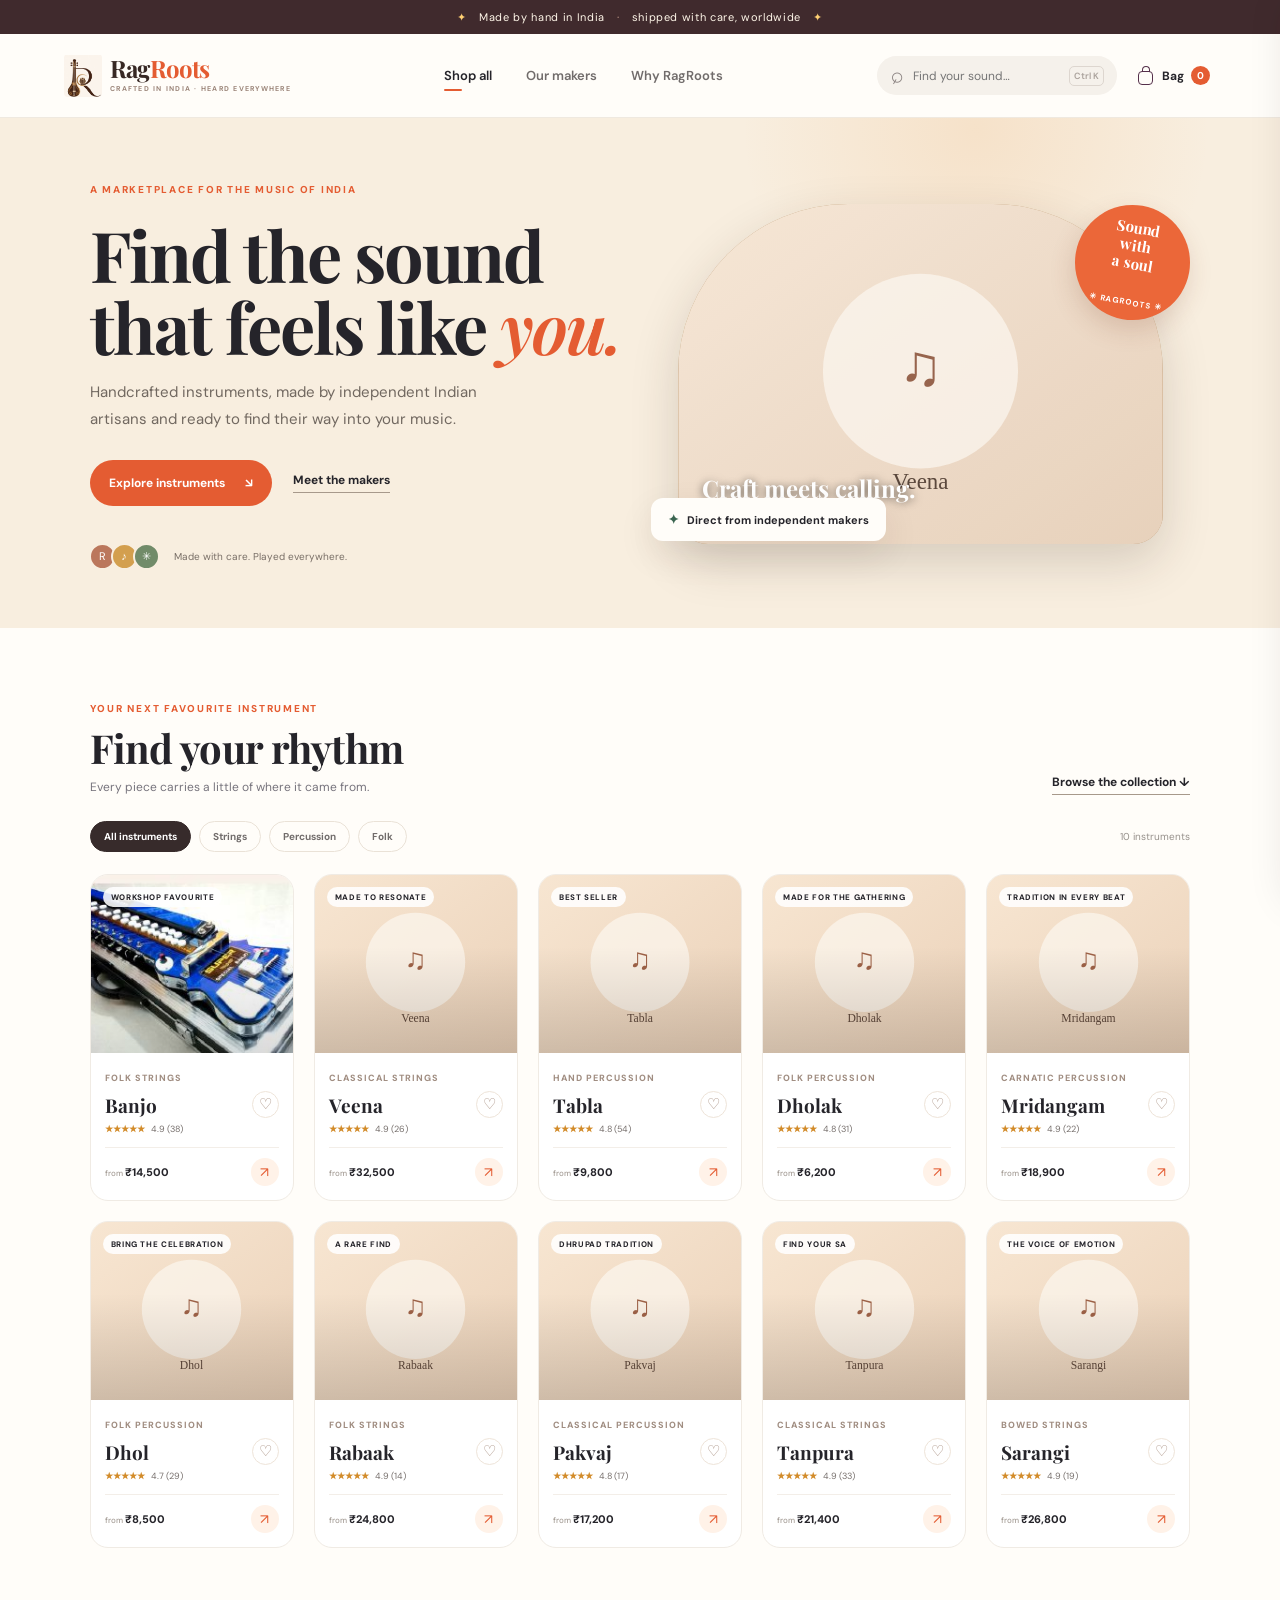
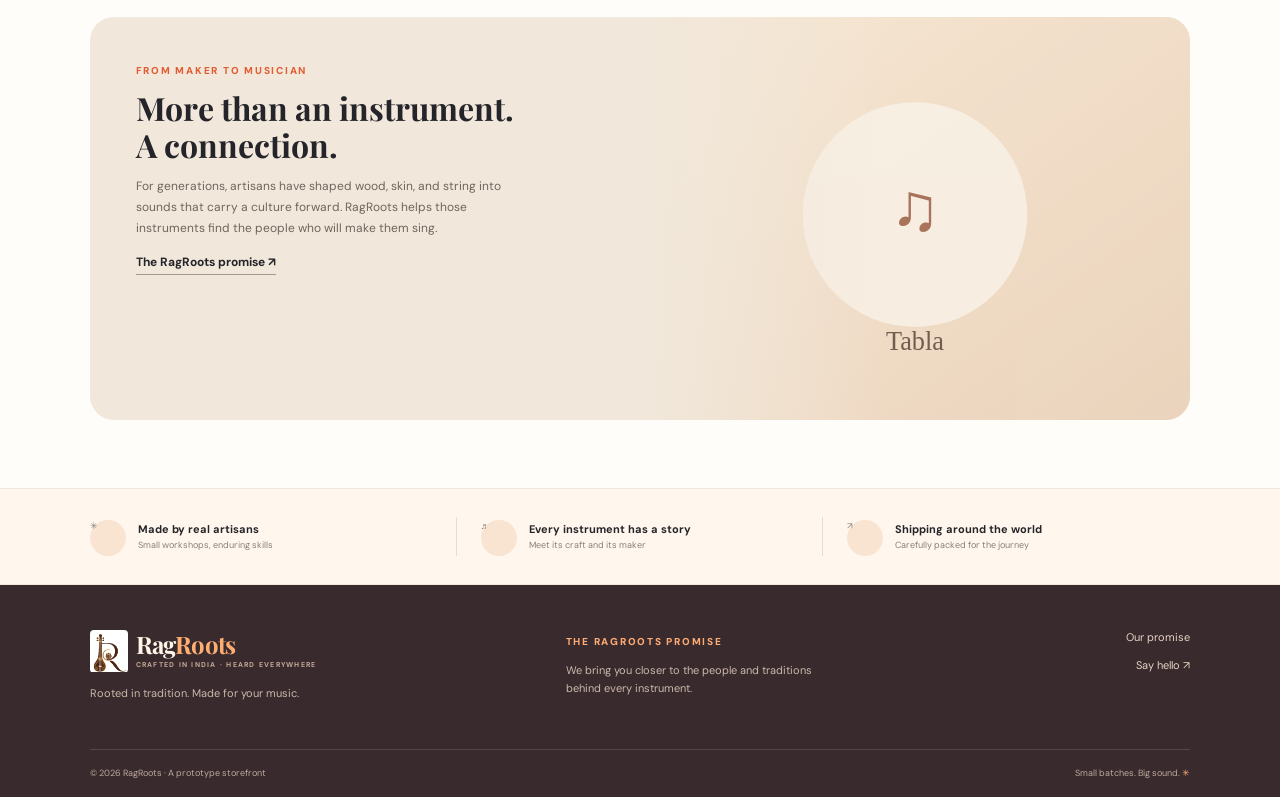
==== index.html @ 73a9d721 "Upload RagRoots instrument storefront" ====
<!doctype html>
<html lang="en">
<head>
  <meta charset="utf-8" />
  <meta name="viewport" content="width=device-width, initial-scale=1" />
  <meta name="theme-color" content="#fff8ed" />
  <meta name="description" content="Discover handcrafted Indian musical instruments from the makers who know them best." />
  <title>RagRoots — instruments with a story</title>
  <link rel="preconnect" href="https://fonts.googleapis.com" />
  <link rel="preconnect" href="https://fonts.gstatic.com" crossorigin />
  <link href="https://fonts.googleapis.com/css2?family=DM+Sans:wght@400;500;600;700;800&family=Playfair+Display:wght@600;700;800&display=swap" rel="stylesheet" />
  <link rel="stylesheet" href="./styles.css" />
  <script src="./app.js" defer></script>
</head>
<body>
  <div class="announcement"><span class="announcement-spark">✦</span> Made by hand in India <span class="announcement-dot">·</span> shipped with care, worldwide <span class="announcement-spark">✦</span></div>
  <header class="site-header">
    <a class="brand" href="./" aria-label="RagRoots home">
      <span class="brand-symbol" aria-hidden="true"></span>
      <span class="brand-word">Rag<span>Roots</span><small>CRAFTED IN INDIA · HEARD EVERYWHERE</small></span>
    </a>
    <nav class="main-nav" aria-label="Main navigation">
      <a href="./" class="nav-link active">Shop all</a>
      <a href="#story" class="nav-link">Our makers</a>
      <a href="#promise" class="nav-link">Why RagRoots</a>
    </nav>
    <div class="header-actions">
      <label class="search-box" for="catalog-search"><span aria-hidden="true">⌕</span><input id="catalog-search" type="search" placeholder="Find your sound…" autocomplete="off" /><kbd>Ctrl K</kbd></label>
      <button class="cart-button" id="cart-open" aria-label="Open shopping bag"><span class="bag-icon" aria-hidden="true"></span><span class="cart-label">Bag</span><span id="cart-count" class="cart-count">0</span></button>
      <button class="menu-toggle" id="menu-toggle" aria-label="Toggle navigation" aria-expanded="false">☰</button>
    </div>
  </header>

  <main id="app" tabindex="-1"></main>

  <footer class="site-footer" id="story">
    <div class="footer-top">
      <div class="footer-brand"><a class="brand brand-footer" href="./"><span class="brand-symbol" aria-hidden="true"></span><span class="brand-word">Rag<span>Roots</span><small>CRAFTED IN INDIA · HEARD EVERYWHERE</small></span></a><p>Rooted in tradition. Made for your music.</p></div>
      <div class="footer-note"><span class="eyebrow">THE RAGROOTS PROMISE</span><p>We bring you closer to the people and traditions behind every instrument.</p></div>
      <div class="footer-links"><a href="#promise">Our promise</a><a href="mailto:hello@ragroots.example">Say hello ↗</a></div>
    </div>
    <div class="footer-bottom"><span>© 2026 RagRoots · A prototype storefront</span><span>Small batches. Big sound. <span class="footer-star">✳</span></span></div>
  </footer>

  <div class="overlay" id="overlay" hidden></div>
  <aside class="cart-drawer" id="cart-drawer" aria-hidden="true" aria-label="Shopping bag">
    <div class="drawer-head"><div><span class="eyebrow">YOUR BAG</span><h2>Your instruments</h2></div><button id="cart-close" class="icon-button" aria-label="Close shopping bag">×</button></div>
    <div class="cart-items" id="cart-items"></div>
    <div class="cart-empty" id="cart-empty"><span class="empty-icon">♪</span><h3>Your next sound is out there</h3><p>Explore instruments made by hand and find the one that feels like you.</p><button class="button button-dark" id="continue-shopping">Explore instruments <span>↗</span></button></div>
    <div class="cart-summary" id="cart-summary" hidden><div class="summary-line"><span>Subtotal</span><strong id="cart-subtotal">₹0</strong></div><p>Shipping and any custom requirements are confirmed with the maker.</p><button class="button button-primary" id="checkout">Continue to demo checkout <span>→</span></button><span class="demo-note">Prototype only — no payment or personal details collected.</span></div>
    <div class="checkout-success" id="checkout-success" hidden><span class="success-mark">✓</span><span class="eyebrow">ORDER PREVIEW</span><h3>Your next chapter sounds good.</h3><p>Your demo order is confirmed. In a real RagRoots store, the maker would reach out with the next steps.</p><button class="button button-dark" id="success-done">Back to the shop <span>↗</span></button></div>
  </aside>
  <div class="toast" id="toast" role="status" aria-live="polite"></div>
</body>
</html>
---- styles.css ----
:root{--ink:#25242a;--muted:#77747d;--paper:#fff9ef;--cream:#f8eedf;--line:#eae2d7;--orange:#e45c32;--orange2:#f7a13b;--plum:#55304b;--green:#3a6550;--white:#fff;--shadow:0 14px 36px rgba(50,36,24,.09);--round:18px}*{box-sizing:border-box}html{scroll-behavior:smooth}body{margin:0;background:#fffdf9;color:var(--ink);font-family:'DM Sans',sans-serif;font-size:15px;-webkit-font-smoothing:antialiased}a{color:inherit;text-decoration:none}button,input{font:inherit}button{cursor:pointer}.announcement{height:34px;display:flex;align-items:center;justify-content:center;gap:12px;background:#402a2d;color:#fff7e9;font-size:11px;letter-spacing:.06em}.announcement-spark{color:#ffd073}.announcement-dot{color:#d1a897}.site-header{height:84px;display:flex;align-items:center;justify-content:space-between;padding:0 clamp(22px,5vw,76px);gap:24px;background:rgba(255,253,249,.94);border-bottom:1px solid rgba(234,226,215,.75);position:sticky;top:0;z-index:20;backdrop-filter:blur(15px)}.brand{display:flex;align-items:center;gap:8px;min-width:190px}.brand-symbol{width:38px;height:43px;background-image:url('./assets/logo-mark.png');background-repeat:no-repeat;background-size:contain;background-position:center;border-radius:4px;display:block}.brand-word{font:700 24px/1 'Playfair Display',serif;letter-spacing:-.8px;color:#372824;white-space:nowrap}.brand-word>span{color:var(--orange)}.brand-word small{display:block;font:700 7px/1.5 'DM Sans',sans-serif;letter-spacing:1.25px;color:#9b8579;margin-top:4px}.main-nav{display:flex;align-items:center;gap:34px}.nav-link{font-size:13px;font-weight:600;color:#716c6b;position:relative;padding:10px 0}.nav-link:hover,.nav-link.active{color:var(--ink)}.nav-link.active:after{content:"";position:absolute;bottom:3px;left:0;width:18px;height:2px;border-radius:2px;background:var(--orange)}.header-actions{display:flex;align-items:center;gap:13px}.search-box{height:39px;width:min(240px,23vw);display:flex;align-items:center;gap:8px;background:#f5f1eb;border:1px solid transparent;border-radius:99px;padding:0 12px;color:#8a8280}.search-box:focus-within{border-color:#e7ae8c;background:#fff}.search-box>span{font-size:22px;line-height:1;transform:rotate(-15deg)}.search-box input{border:0;outline:0;background:transparent;width:100%;font-size:12px;color:var(--ink);min-width:0}.search-box kbd{font:600 9px 'DM Sans',sans-serif;color:#aaa29c;border:1px solid #ddd6cf;border-radius:5px;padding:3px 4px;white-space:nowrap}.cart-button{border:0;background:transparent;display:flex;align-items:center;gap:7px;font-size:12px;font-weight:700;color:var(--ink)}.bag-icon{width:15px;height:14px;display:block;border:1.5px solid var(--plum);border-radius:4px;position:relative;margin:4px 2px 0}.bag-icon:before{content:"";position:absolute;width:6px;height:5px;left:3px;top:-6px;border:1.5px solid var(--plum);border-bottom:0;border-radius:5px 5px 0 0}.cart-count{min-width:19px;height:19px;padding:0 5px;display:grid;place-items:center;border-radius:99px;background:var(--orange);color:white;font-size:10px}.menu-toggle{display:none;border:0;background:none;font-size:22px}.home-hero{min-height:510px;background:var(--cream);overflow:hidden;position:relative;display:grid;grid-template-columns:1.02fr .98fr;padding:48px clamp(24px,7vw,104px) 46px;align-items:center}.home-hero:before{content:"";position:absolute;width:480px;height:480px;border-radius:50%;background:radial-gradient(circle,rgba(233,151,70,.14),transparent 69%);right:5%;top:-45%;pointer-events:none}.hero-copy{position:relative;z-index:1;max-width:550px}.eyebrow{font-size:10px;font-weight:800;letter-spacing:1.75px;color:var(--orange);text-transform:uppercase}.hero-copy h1{font:700 clamp(42px,5.5vw,70px)/1.02 'Playfair Display',serif;letter-spacing:-2px;margin:21px 0 17px;max-width:560px}.hero-copy h1 em{font-weight:600;color:var(--orange);font-style:italic}.hero-copy p{max-width:420px;color:#716860;font-size:15px;line-height:1.8;margin:0 0 27px}.hero-buttons{display:flex;align-items:center;gap:21px}.button{border:0;min-height:46px;padding:0 19px;border-radius:99px;display:inline-flex;align-items:center;justify-content:center;gap:20px;font-weight:700;font-size:12px;transition:transform .18s,box-shadow .18s,background .18s}.button:hover{transform:translateY(-2px);box-shadow:0 9px 20px rgba(40,30,20,.13)}.button-primary{color:white;background:var(--orange)}.button-primary:hover{background:#cf4d29}.button-dark{background:#342a2b;color:#fff}.text-link{font-size:12px;font-weight:700;border-bottom:1px solid #a7998b;padding-bottom:4px}.hero-trust{display:flex;align-items:center;gap:14px;margin-top:37px;color:#786e66;font-size:10px}.avatar-stack{display:flex;padding-left:4px}.avatar-stack span{height:27px;width:27px;border:2px solid var(--cream);border-radius:50%;display:grid;place-items:center;background:#bb775c;color:white;margin-left:-5px;font-size:11px}.avatar-stack span:nth-child(2){background:#d39f4e}.avatar-stack span:nth-child(3){background:#718b69}.hero-visual{min-height:390px;position:relative;display:flex;align-items:center;justify-content:center}.hero-photo{width:min(95%,485px);height:340px;position:relative;z-index:1;border-radius:170px 170px 30px 30px;overflow:hidden;background:#bc9870;box-shadow:0 18px 48px rgba(51,36,21,.17)}.hero-photo img{width:100%;height:100%;object-fit:cover;object-position:center 45%;filter:saturate(.85)}.photo-caption{position:absolute;z-index:2;bottom:20px;left:24px;color:white;text-shadow:0 1px 9px rgba(0,0,0,.6)}.photo-caption strong{display:block;font:700 24px 'Playfair Display',serif}.photo-caption span{font-size:10px;letter-spacing:.07em;text-transform:uppercase}.hero-sticker{position:absolute;z-index:3;right:0;top:26px;width:115px;height:115px;background:#eb6739;border-radius:50%;color:#fff;display:grid;place-items:center;text-align:center;transform:rotate(10deg);box-shadow:0 10px 25px rgba(120,55,31,.17)}.hero-sticker span{font:700 15px/1.2 'Playfair Display',serif;max-width:75px}.hero-sticker small{font:700 8px 'DM Sans',sans-serif;letter-spacing:1px}.hero-note{position:absolute;z-index:4;left:0;bottom:28px;padding:13px 17px;border-radius:12px;background:#fffdf9;box-shadow:var(--shadow);font-size:11px;font-weight:700}.hero-note span{color:var(--green);font-size:13px;margin-right:5px}.section-wrap{padding:69px clamp(22px,7vw,104px)}.section-heading{display:flex;align-items:end;justify-content:space-between;gap:20px;margin-bottom:26px}.section-heading h2{font:700 clamp(28px,3.5vw,40px)/1.15 'Playfair Display',serif;margin:8px 0 0;letter-spacing:-.7px}.section-heading p{color:var(--muted);font-size:12px;margin:8px 0 0}.category-tools{display:flex;align-items:center;justify-content:space-between;gap:15px;margin-bottom:22px}.filter-chips{display:flex;align-items:center;gap:8px;flex-wrap:wrap}.filter-chip{border:1px solid var(--line);background:transparent;border-radius:99px;padding:8px 13px;color:#716c6b;font-size:10px;font-weight:700}.filter-chip:hover,.filter-chip.selected{background:#372b2b;color:white;border-color:#372b2b}.results-count{font-size:10px;color:#96908b}.instrument-grid{display:grid;grid-template-columns:repeat(5,minmax(0,1fr));gap:20px}.instrument-card{background:#fff;border:1px solid #f0ebe4;border-radius:var(--round);overflow:hidden;transition:transform .2s,box-shadow .2s;cursor:pointer}.instrument-card:hover{transform:translateY(-5px);box-shadow:var(--shadow)}.instrument-image{position:relative;height:178px;background:#f3e8da;overflow:hidden}.instrument-image img{width:100%;height:100%;object-fit:cover;transition:transform .5s}.instrument-card:hover .instrument-image img{transform:scale(1.05)}.instrument-image:after{content:"";position:absolute;inset:40% 0 0;background:linear-gradient(transparent,rgba(0,0,0,.14))}.image-tag{position:absolute;z-index:2;top:12px;left:12px;border-radius:99px;padding:5px 8px;background:rgba(255,255,255,.88);font-size:8px;font-weight:800;letter-spacing:.65px;text-transform:uppercase}.card-body{padding:13px 14px 14px}.card-type{color:#a08d81;font-size:9px;font-weight:800;letter-spacing:1px;text-transform:uppercase}.card-title-row{display:flex;align-items:center;justify-content:space-between;margin:5px 0}.card-title-row h3{font:700 19px 'Playfair Display',serif;margin:0}.heart-button{width:27px;height:27px;border:1px solid #eee4d9;background:white;border-radius:50%;color:#a48b7c;font-size:15px;line-height:1}.card-rating{color:#77706d;font-size:9px}.card-rating b{color:#d28b29;margin-right:4px}.card-footer{display:flex;align-items:center;justify-content:space-between;margin-top:12px;padding-top:10px;border-top:1px solid #f3eee8}.starting-price{font-size:11px;font-weight:800}.starting-price small{font-size:8px;color:#a59d96;font-weight:500}.arrow-circle{width:28px;height:28px;border-radius:50%;background:#fff2e8;display:grid;place-items:center;color:var(--orange);font-size:14px}.empty-results{grid-column:1/-1;text-align:center;padding:55px 20px;background:#fcf7f0;border-radius:var(--round);color:var(--muted)}.empty-results h3{font:700 24px 'Playfair Display',serif;color:var(--ink)}.story-band{margin:0 clamp(22px,7vw,104px) 68px;background:#f1e8db;border-radius:24px;display:grid;grid-template-columns:1fr 1fr;overflow:hidden;min-height:260px}.story-copy{padding:42px 46px}.story-copy h2{font:700 32px/1.17 'Playfair Display',serif;margin:10px 0}.story-copy p{color:#70645c;line-height:1.75;font-size:12px;max-width:400px}.story-art{position:relative;min-height:260px;overflow:hidden}.story-art img{height:100%;width:100%;object-fit:cover;opacity:.86}.story-art:after{content:"";position:absolute;inset:0;background:linear-gradient(90deg,#f1e8db 0%,transparent 45%)}.promise-strip{display:grid;grid-template-columns:repeat(3,1fr);padding:28px clamp(22px,7vw,104px);background:#fff7ed;border-top:1px solid #f2e7d9;border-bottom:1px solid #f2e7d9}.promise-item{display:flex;align-items:center;gap:12px;padding:0 24px;border-right:1px solid #e8ddd0}.promise-item:first-child{padding-left:0}.promise-item:last-child{border:0}.promise-icon{height:36px;width:36px;display:grid;place-items:center;border-radius:50%;background:#f9e4d2;color:var(--orange);font-size:17px}.promise-item strong{font-size:11px;display:block}.promise-item span{color:#898078;font-size:9px;display:block;margin-top:3px}.site-footer{background:#392b2d;color:#fff5e8;padding:45px clamp(22px,7vw,104px) 18px}.footer-top{display:grid;grid-template-columns:1.2fr 1fr .6fr;gap:30px;align-items:start;padding-bottom:36px}.brand-footer .brand-word{color:#fff5e8}.brand-footer .brand-word>span{color:#ffae72}.brand-footer .brand-word small{color:#c6a99a}.brand-footer .brand-symbol{filter:brightness(1.1)}.footer-brand p,.footer-note p{font-size:11px;line-height:1.7;color:#cbb8ac}.footer-note p{max-width:270px}.footer-note .eyebrow{color:#ffab75}.footer-links{display:flex;flex-direction:column;gap:14px;align-items:flex-end;font-size:11px;color:#e7d2c4}.footer-bottom{border-top:1px solid rgba(255,255,255,.13);display:flex;justify-content:space-between;padding-top:17px;color:#bda99e;font-size:9px}.footer-star{color:#ffab75}.detail-page{background:#fffdf9;min-height:700px}.breadcrumb{max-width:1220px;margin:auto;padding:24px 26px;color:#9b9189;font-size:10px}.breadcrumb a:hover{color:var(--orange)}.breadcrumb span{margin:0 8px}.product-layout{max-width:1220px;margin:0 auto;padding:9px 26px 48px;display:grid;grid-template-columns:minmax(0,1fr) minmax(340px,.82fr);gap:52px}.gallery{display:grid;grid-template-columns:74px minmax(0,1fr);gap:12px;align-self:start;position:sticky;top:105px}.thumb-column{display:flex;flex-direction:column;gap:10px}.thumb{padding:0;border:1px solid #eee4d9;border-radius:12px;overflow:hidden;background:#f5eee5;height:76px;cursor:pointer}.thumb.active{border:2px solid var(--orange)}.thumb img{width:100%;height:100%;object-fit:cover}.main-image{position:relative;height:min(55vw,500px);min-height:380px;background:#f5eee5;border-radius:18px;overflow:hidden}.main-image img{width:100%;height:100%;object-fit:cover}.main-image .image-label{position:absolute;left:17px;top:17px;background:rgba(255,255,255,.91);border-radius:99px;padding:8px 11px;font-size:9px;font-weight:800;letter-spacing:.7px;text-transform:uppercase}.gallery-dots{position:absolute;bottom:15px;left:0;right:0;display:flex;gap:6px;justify-content:center}.gallery-dots span{width:6px;height:6px;border-radius:10px;background:#ddd}.gallery-dots span:first-child{background:#fff;width:17px}.product-info{padding:13px 0}.product-kicker{font-size:10px;font-weight:800;letter-spacing:1.4px;text-transform:uppercase;color:var(--orange)}.product-info h1{font:700 clamp(37px,4.2vw,53px)/1.04 'Playfair Display',serif;letter-spacing:-1.2px;margin:11px 0 10px}.product-subtitle{font-size:13px;line-height:1.65;color:#78716c;margin:0 0 13px}.rating-line{display:flex;gap:9px;align-items:center;font-size:10px;color:#777}.rating-stars{color:#dfa129;letter-spacing:1px}.rating-line .review-link{color:#8a6753;text-decoration:underline}.price-line{display:flex;align-items:baseline;gap:9px;margin:20px 0 2px}.price-line strong{font-size:29px;letter-spacing:-.8px}.price-line s{color:#a49b93;font-size:13px}.discount-pill{font-size:9px;color:#2e7953;background:#e9f4eb;border-radius:99px;padding:5px 7px;font-weight:800}.tax-note{font-size:9px;color:#99918a}.stock{color:#39815a;font-size:11px;font-weight:700;margin-top:12px}.stock:before{content:'●';font-size:8px;margin-right:6px}.variation-title{font-size:11px;font-weight:800;margin:23px 0 10px}.variant-grid{display:grid;grid-template-columns:1fr 1fr;gap:9px}.variant-card{position:relative;text-align:left;padding:12px;border:1px solid #e9e2da;border-radius:11px;background:white;transition:border .16s,background .16s;min-height:71px}.variant-card:hover{border-color:#dda07c}.variant-card.selected{border:1.5px solid var(--orange);background:#fff8f2}.variant-card .variant-name{display:block;font-size:10px;font-weight:800}.variant-card .variant-meta{display:flex;align-items:center;justify-content:space-between;gap:5px;margin-top:8px;font-size:10px;color:#766d68}.variant-card .variant-price{font-weight:800;color:var(--ink)}.variant-card .variant-check{position:absolute;right:8px;top:7px;color:var(--orange);font-size:10px;opacity:0}.variant-card.selected .variant-check{opacity:1}.purchase-row{display:grid;grid-template-columns:75px 1fr;gap:9px;margin-top:18px}.quantity-control{height:48px;display:flex;align-items:center;justify-content:space-around;border:1px solid #e5ddd5;border-radius:99px}.quantity-control button{border:0;background:none;color:#79716a;font-size:17px}.quantity-control span{font-size:12px;font-weight:700}.purchase-row .button{height:48px}.delivery-card{margin-top:17px;border:1px solid #e9e2da;border-radius:13px;padding:13px 15px;display:grid;grid-template-columns:1fr 1fr;gap:12px}.delivery-card div{font-size:9px;color:#898078;line-height:1.5}.delivery-card b{display:block;color:#373337;font-size:10px;margin-bottom:3px}.delivery-icon{color:var(--green);margin-right:5px}.maker-note{margin-top:15px;padding:13px 15px;background:#f7f1e9;border-radius:12px;display:flex;gap:11px;align-items:flex-start}.maker-avatar{width:30px;height:30px;display:grid;place-items:center;border-radius:50%;background:#e3c4a2;color:#684e38;font:700 14px 'Playfair Display',serif;flex:none}.maker-note p{font-size:9px;line-height:1.6;color:#716960;margin:0}.maker-note b{color:#3d3733}.product-description{max-width:1220px;margin:0 auto;padding:33px 26px 62px;border-top:1px solid #f0e9e2;display:grid;grid-template-columns:1fr 1.3fr;gap:50px}.product-description h2{font:700 26px 'Playfair Display',serif;margin:8px 0}.product-description p{color:#77716a;font-size:12px;line-height:1.8;margin:0}.detail-benefits{display:flex;gap:20px;flex-wrap:wrap;margin-top:17px}.detail-benefits span{font-size:9px;color:#6f695f}.detail-benefits b{color:var(--green);margin-right:4px}.cart-overlay,.overlay{position:fixed;inset:0;background:rgba(28,23,24,.39);z-index:40;backdrop-filter:blur(2px)}.overlay[hidden]{display:none}.cart-drawer{position:fixed;z-index:50;right:0;top:0;height:100dvh;width:min(440px,100vw);background:#fffdf9;transform:translateX(105%);transition:transform .28s ease;display:flex;flex-direction:column;padding:25px 23px 20px;box-shadow:-12px 0 40px rgba(35,25,22,.12)}.cart-drawer.open{transform:translateX(0)}.drawer-head{display:flex;justify-content:space-between;align-items:center;padding-bottom:19px;border-bottom:1px solid var(--line)}.drawer-head h2{font:700 25px 'Playfair Display',serif;margin:4px 0 0}.icon-button{width:35px;height:35px;border-radius:50%;border:1px solid var(--line);background:white;font-size:23px;color:#706964;line-height:1}.cart-items{overflow:auto;flex:1}.cart-row{display:grid;grid-template-columns:76px 1fr auto;gap:12px;padding:17px 0;border-bottom:1px solid #f0e9e1}.cart-row img{height:76px;width:76px;object-fit:cover;border-radius:10px;background:#f2e8db}.cart-row-info strong{font:700 15px 'Playfair Display',serif}.cart-row-info span{display:block;color:#8b8179;font-size:9px;margin-top:4px}.cart-row-info b{display:block;font-size:11px;margin-top:10px}.cart-row-actions{text-align:right;display:flex;flex-direction:column;align-items:flex-end;justify-content:space-between}.remove-item{border:0;background:none;color:#9c8f84;font-size:9px;text-decoration:underline}.mini-qty{display:flex;align-items:center;border:1px solid #eee4da;border-radius:99px;gap:8px;padding:3px 6px}.mini-qty button{border:0;background:none;color:#6f665d;font-size:12px}.mini-qty span{font-size:9px}.cart-empty{margin:auto;text-align:center;max-width:280px;padding:35px 0}.empty-icon{width:55px;height:55px;border-radius:50%;display:grid;place-items:center;background:#fff0e3;color:var(--orange);font-size:25px;margin:auto}.cart-empty h3,.checkout-success h3{font:700 24px 'Playfair Display',serif;margin:16px 0 8px}.cart-empty p,.checkout-success p{font-size:11px;color:#847a71;line-height:1.7;margin:0 0 20px}.cart-summary{padding-top:18px;border-top:1px solid var(--line)}.summary-line{display:flex;justify-content:space-between;font-size:12px}.summary-line strong{font-size:15px}.cart-summary>p{font-size:9px;color:#8d847b;line-height:1.6}.cart-summary .button{width:100%}.demo-note{display:block;text-align:center;font-size:8px;color:#a19991;margin-top:10px}.checkout-success{margin:auto;text-align:center;max-width:285px}.checkout-success .button{width:100%}.success-mark{width:54px;height:54px;border-radius:50%;display:grid;place-items:center;margin:0 auto 18px;background:#eaf4eb;color:#368052;font-size:24px}.toast{position:fixed;z-index:70;left:50%;bottom:25px;transform:translate(-50%,20px);background:#342a2b;color:white;border-radius:99px;padding:12px 17px;font-size:11px;box-shadow:var(--shadow);opacity:0;pointer-events:none;transition:all .22s}.toast.show{opacity:1;transform:translate(-50%,0)}body.drawer-open{overflow:hidden}.not-found{max-width:700px;margin:100px auto;text-align:center;padding:20px}.not-found h1{font:700 42px 'Playfair Display',serif}.not-found p{color:var(--muted)}
@media(max-width:1100px){.instrument-grid{grid-template-columns:repeat(4,minmax(0,1fr))}.main-nav{gap:20px}.product-layout{gap:30px}.hero-visual{min-height:350px}.hero-photo{height:300px}}
@media(max-width:850px){.site-header{padding:0 22px}.main-nav{display:none;position:absolute;top:84px;left:0;right:0;background:#fffdf9;padding:17px 24px;border-bottom:1px solid var(--line);box-shadow:var(--shadow);flex-direction:column;align-items:flex-start;gap:8px}.main-nav.show{display:flex}.menu-toggle{display:block}.search-box{width:min(240px,33vw)}.home-hero{padding:42px 32px;grid-template-columns:1fr 1fr;min-height:440px}.hero-copy h1{font-size:48px}.hero-photo{height:270px}.hero-visual{min-height:310px}.hero-sticker{width:93px;height:93px;right:-3px}.hero-sticker span{font-size:12px}.hero-note{left:-5px;bottom:9px}.instrument-grid{grid-template-columns:repeat(3,minmax(0,1fr))}.instrument-image{height:165px}.product-layout{grid-template-columns:1fr 1fr;gap:22px}.gallery{grid-template-columns:55px 1fr;gap:8px}.thumb{height:60px}.main-image{min-height:340px}.promise-item{padding:0 12px}.story-copy{padding:35px 30px}}
@media(max-width:600px){.announcement{font-size:9px;gap:6px;height:30px}.site-header{height:68px;padding:0 16px;gap:9px}.brand{min-width:0;gap:5px}.brand-symbol{width:31px;height:36px;background-size:405px 228px;background-position:-40px -19px}.brand-word{font-size:20px}.brand-word small{font-size:5px;letter-spacing:.8px}.main-nav{top:68px}.search-box{width:39px;height:37px;padding:0 9px;justify-content:center}.search-box input,.search-box kbd{display:none}.search-box:focus-within{width:min(180px,45vw);justify-content:flex-start}.search-box:focus-within input{display:block}.cart-button{gap:4px}.cart-label{display:none}.menu-toggle{font-size:19px;padding:3px}.home-hero{padding:36px 22px 26px;display:flex;flex-direction:column;align-items:stretch;gap:17px;min-height:0}.hero-copy h1{font-size:43px;margin:13px 0}.hero-copy p{font-size:12px;line-height:1.65;margin-bottom:17px}.hero-trust{margin-top:18px}.hero-visual{min-height:260px}.hero-photo{width:80%;height:240px;border-radius:120px 120px 22px 22px}.hero-sticker{top:8px;right:5%;width:78px;height:78px}.hero-sticker span{font-size:10px}.hero-sticker small{font-size:7px}.hero-note{left:4%;bottom:4px;padding:10px 12px;font-size:9px}.section-wrap{padding:46px 18px}.section-heading{align-items:start;flex-direction:column;margin-bottom:17px}.section-heading h2{font-size:31px}.section-heading p{font-size:11px}.category-tools{align-items:flex-start;flex-direction:column}.filter-chips{gap:6px}.filter-chip{padding:7px 10px;font-size:9px}.instrument-grid{grid-template-columns:repeat(2,minmax(0,1fr));gap:11px}.instrument-image{height:138px}.card-body{padding:10px}.card-title-row h3{font-size:17px}.card-title-row{margin:4px 0}.card-rating{font-size:8px}.card-footer{margin-top:9px;padding-top:8px}.starting-price{font-size:10px}.story-band{margin:0 18px 42px;grid-template-columns:1fr}.story-copy{padding:26px 23px}.story-copy h2{font-size:27px}.story-art{height:180px;min-height:180px}.story-art:after{background:linear-gradient(180deg,#f1e8db 0%,transparent 50%)}.promise-strip{padding:22px 18px;grid-template-columns:1fr;gap:16px}.promise-item,.promise-item:first-child{padding:0;border:0}.footer-top{grid-template-columns:1fr;gap:18px;padding-bottom:25px}.footer-links{align-items:flex-start;flex-direction:row}.footer-bottom{font-size:8px;gap:10px}.footer-bottom span:last-child{text-align:right}.breadcrumb{padding:17px 18px}.product-layout{padding:0 18px 30px;display:flex;flex-direction:column;gap:14px}.gallery{position:static;grid-template-columns:1fr;gap:8px}.thumb-column{order:2;flex-direction:row}.thumb{height:55px;width:55px}.main-image{height:320px;min-height:0}.product-info{padding-top:5px}.product-info h1{font-size:39px}.product-subtitle{font-size:12px}.price-line{margin-top:15px}.variant-card{min-height:67px}.purchase-row{grid-template-columns:70px 1fr}.delivery-card{grid-template-columns:1fr 1fr}.product-description{padding:27px 18px 44px;grid-template-columns:1fr;gap:14px}.product-description h2{font-size:23px}.cart-drawer{padding:20px 16px 16px}}
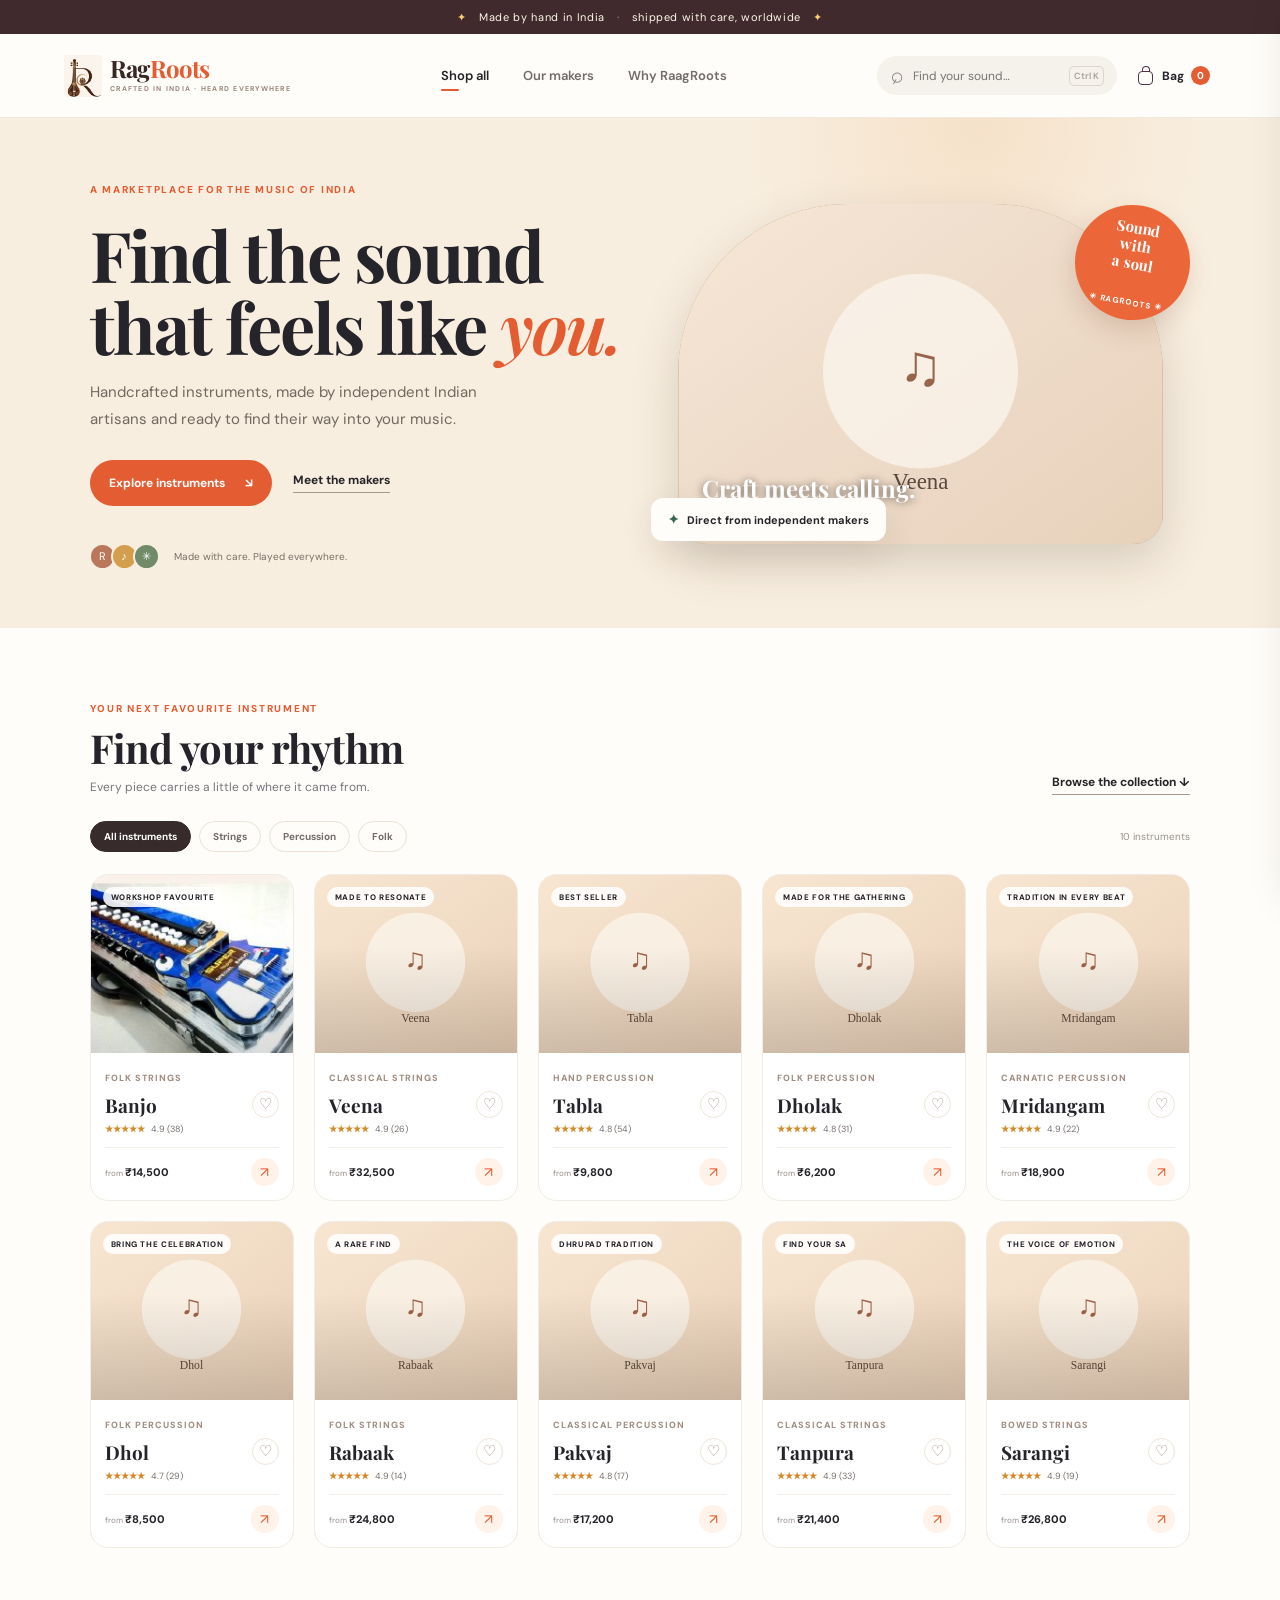
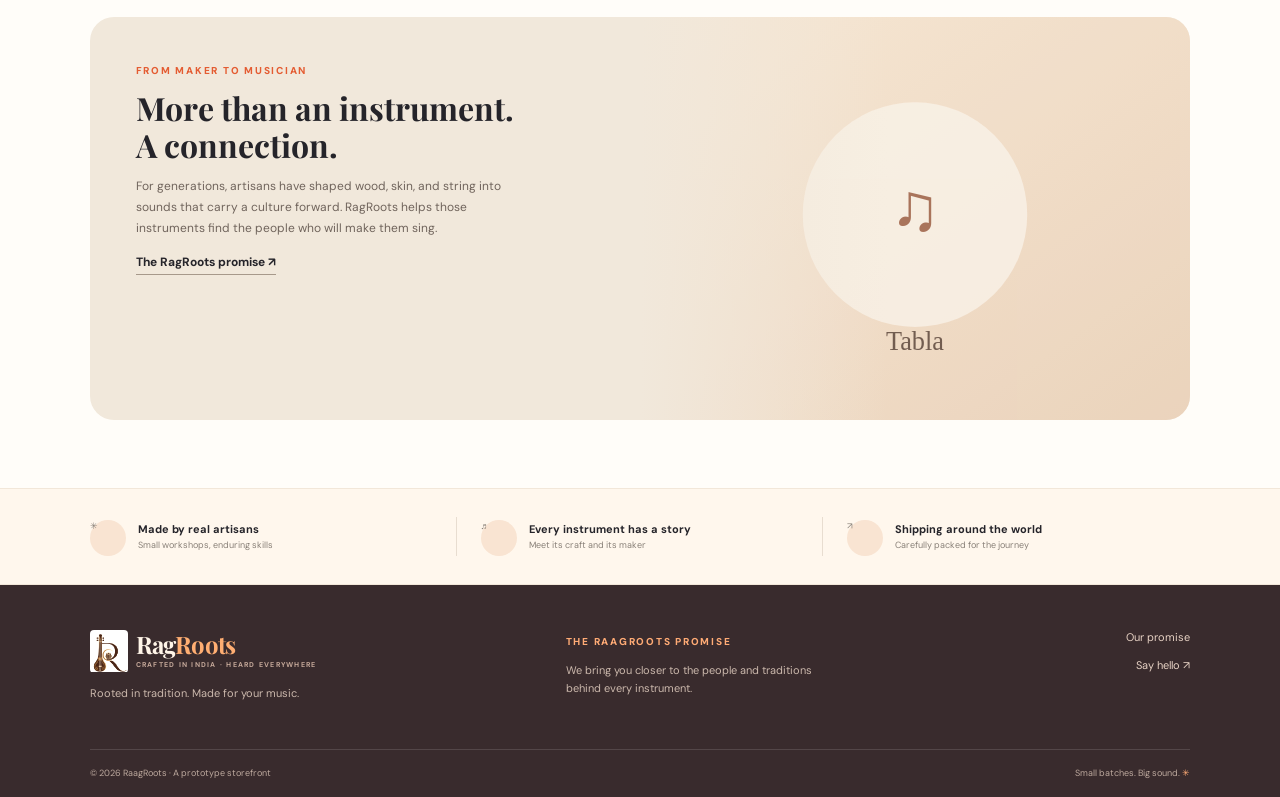
==== commit 9a0b7328: "Correct RaagRoots brand spelling" ====
--- a/index.html
+++ b/index.html
@@ -5,7 +5,7 @@
   <meta name="viewport" content="width=device-width, initial-scale=1" />
   <meta name="theme-color" content="#fff8ed" />
   <meta name="description" content="Discover handcrafted Indian musical instruments from the makers who know them best." />
-  <title>RagRoots — instruments with a story</title>
+  <title>RaagRoots — instruments with a story</title>
   <link rel="preconnect" href="https://fonts.googleapis.com" />
   <link rel="preconnect" href="https://fonts.gstatic.com" crossorigin />
   <link href="https://fonts.googleapis.com/css2?family=DM+Sans:wght@400;500;600;700;800&family=Playfair+Display:wght@600;700;800&display=swap" rel="stylesheet" />
@@ -15,14 +15,14 @@
 <body>
   <div class="announcement"><span class="announcement-spark">✦</span> Made by hand in India <span class="announcement-dot">·</span> shipped with care, worldwide <span class="announcement-spark">✦</span></div>
   <header class="site-header">
-    <a class="brand" href="./" aria-label="RagRoots home">
+    <a class="brand" href="./" aria-label="RaagRoots home">
       <span class="brand-symbol" aria-hidden="true"></span>
       <span class="brand-word">Rag<span>Roots</span><small>CRAFTED IN INDIA · HEARD EVERYWHERE</small></span>
     </a>
     <nav class="main-nav" aria-label="Main navigation">
       <a href="./" class="nav-link active">Shop all</a>
       <a href="#story" class="nav-link">Our makers</a>
-      <a href="#promise" class="nav-link">Why RagRoots</a>
+      <a href="#promise" class="nav-link">Why RaagRoots</a>
     </nav>
     <div class="header-actions">
       <label class="search-box" for="catalog-search"><span aria-hidden="true">⌕</span><input id="catalog-search" type="search" placeholder="Find your sound…" autocomplete="off" /><kbd>Ctrl K</kbd></label>
@@ -36,10 +36,10 @@
   <footer class="site-footer" id="story">
     <div class="footer-top">
       <div class="footer-brand"><a class="brand brand-footer" href="./"><span class="brand-symbol" aria-hidden="true"></span><span class="brand-word">Rag<span>Roots</span><small>CRAFTED IN INDIA · HEARD EVERYWHERE</small></span></a><p>Rooted in tradition. Made for your music.</p></div>
-      <div class="footer-note"><span class="eyebrow">THE RAGROOTS PROMISE</span><p>We bring you closer to the people and traditions behind every instrument.</p></div>
-      <div class="footer-links"><a href="#promise">Our promise</a><a href="mailto:hello@ragroots.example">Say hello ↗</a></div>
+      <div class="footer-note"><span class="eyebrow">THE RaagRoots PROMISE</span><p>We bring you closer to the people and traditions behind every instrument.</p></div>
+      <div class="footer-links"><a href="#promise">Our promise</a><a href="mailto:hello@RaagRoots.example">Say hello ↗</a></div>
     </div>
-    <div class="footer-bottom"><span>© 2026 RagRoots · A prototype storefront</span><span>Small batches. Big sound. <span class="footer-star">✳</span></span></div>
+    <div class="footer-bottom"><span>© 2026 RaagRoots · A prototype storefront</span><span>Small batches. Big sound. <span class="footer-star">✳</span></span></div>
   </footer>
 
   <div class="overlay" id="overlay" hidden></div>
@@ -48,7 +48,7 @@
     <div class="cart-items" id="cart-items"></div>
     <div class="cart-empty" id="cart-empty"><span class="empty-icon">♪</span><h3>Your next sound is out there</h3><p>Explore instruments made by hand and find the one that feels like you.</p><button class="button button-dark" id="continue-shopping">Explore instruments <span>↗</span></button></div>
     <div class="cart-summary" id="cart-summary" hidden><div class="summary-line"><span>Subtotal</span><strong id="cart-subtotal">₹0</strong></div><p>Shipping and any custom requirements are confirmed with the maker.</p><button class="button button-primary" id="checkout">Continue to demo checkout <span>→</span></button><span class="demo-note">Prototype only — no payment or personal details collected.</span></div>
-    <div class="checkout-success" id="checkout-success" hidden><span class="success-mark">✓</span><span class="eyebrow">ORDER PREVIEW</span><h3>Your next chapter sounds good.</h3><p>Your demo order is confirmed. In a real RagRoots store, the maker would reach out with the next steps.</p><button class="button button-dark" id="success-done">Back to the shop <span>↗</span></button></div>
+    <div class="checkout-success" id="checkout-success" hidden><span class="success-mark">✓</span><span class="eyebrow">ORDER PREVIEW</span><h3>Your next chapter sounds good.</h3><p>Your demo order is confirmed. In a real RaagRoots store, the maker would reach out with the next steps.</p><button class="button button-dark" id="success-done">Back to the shop <span>↗</span></button></div>
   </aside>
   <div class="toast" id="toast" role="status" aria-live="polite"></div>
 </body>
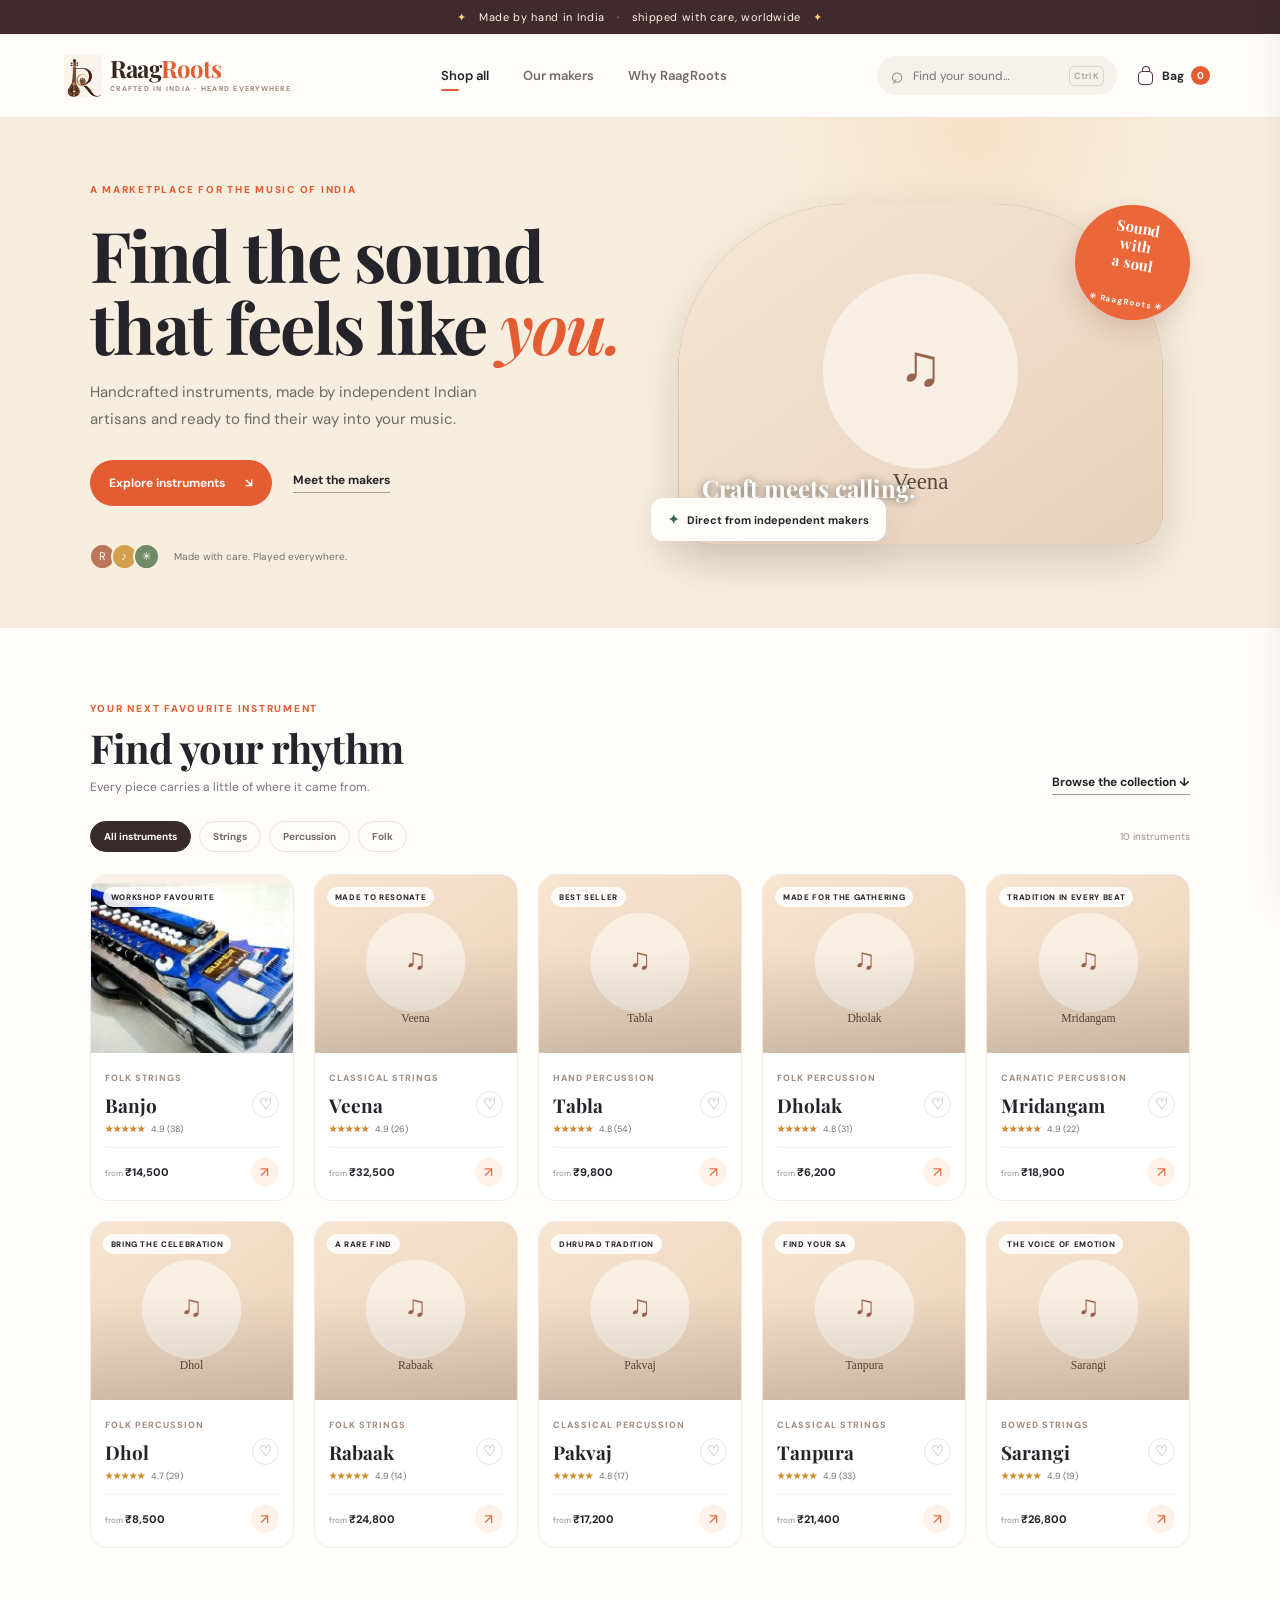
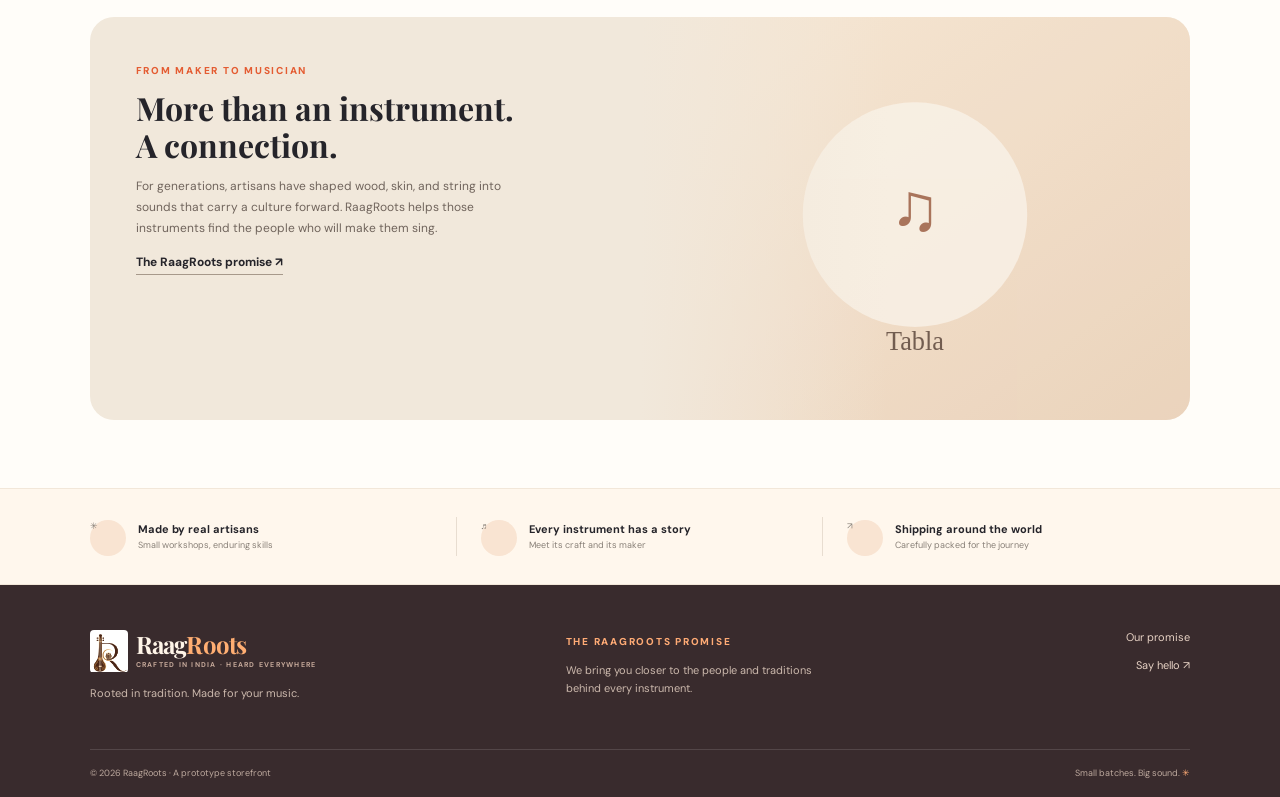
==== commit 841bbed2: "Finish RaagRoots brand spelling correction" ====
--- a/index.html
+++ b/index.html
@@ -10,14 +10,14 @@
   <link rel="preconnect" href="https://fonts.gstatic.com" crossorigin />
   <link href="https://fonts.googleapis.com/css2?family=DM+Sans:wght@400;500;600;700;800&family=Playfair+Display:wght@600;700;800&display=swap" rel="stylesheet" />
   <link rel="stylesheet" href="./styles.css" />
-  <script src="./app.js" defer></script>
+  <script src="./app.js?v=RaagRoots-brand" defer></script>
 </head>
 <body>
   <div class="announcement"><span class="announcement-spark">✦</span> Made by hand in India <span class="announcement-dot">·</span> shipped with care, worldwide <span class="announcement-spark">✦</span></div>
   <header class="site-header">
     <a class="brand" href="./" aria-label="RaagRoots home">
       <span class="brand-symbol" aria-hidden="true"></span>
-      <span class="brand-word">Rag<span>Roots</span><small>CRAFTED IN INDIA · HEARD EVERYWHERE</small></span>
+      <span class="brand-word">Raag<span>Roots</span><small>CRAFTED IN INDIA · HEARD EVERYWHERE</small></span>
     </a>
     <nav class="main-nav" aria-label="Main navigation">
       <a href="./" class="nav-link active">Shop all</a>
@@ -35,7 +35,7 @@
 
   <footer class="site-footer" id="story">
     <div class="footer-top">
-      <div class="footer-brand"><a class="brand brand-footer" href="./"><span class="brand-symbol" aria-hidden="true"></span><span class="brand-word">Rag<span>Roots</span><small>CRAFTED IN INDIA · HEARD EVERYWHERE</small></span></a><p>Rooted in tradition. Made for your music.</p></div>
+      <div class="footer-brand"><a class="brand brand-footer" href="./"><span class="brand-symbol" aria-hidden="true"></span><span class="brand-word">Raag<span>Roots</span><small>CRAFTED IN INDIA · HEARD EVERYWHERE</small></span></a><p>Rooted in tradition. Made for your music.</p></div>
       <div class="footer-note"><span class="eyebrow">THE RaagRoots PROMISE</span><p>We bring you closer to the people and traditions behind every instrument.</p></div>
       <div class="footer-links"><a href="#promise">Our promise</a><a href="mailto:hello@RaagRoots.example">Say hello ↗</a></div>
     </div>
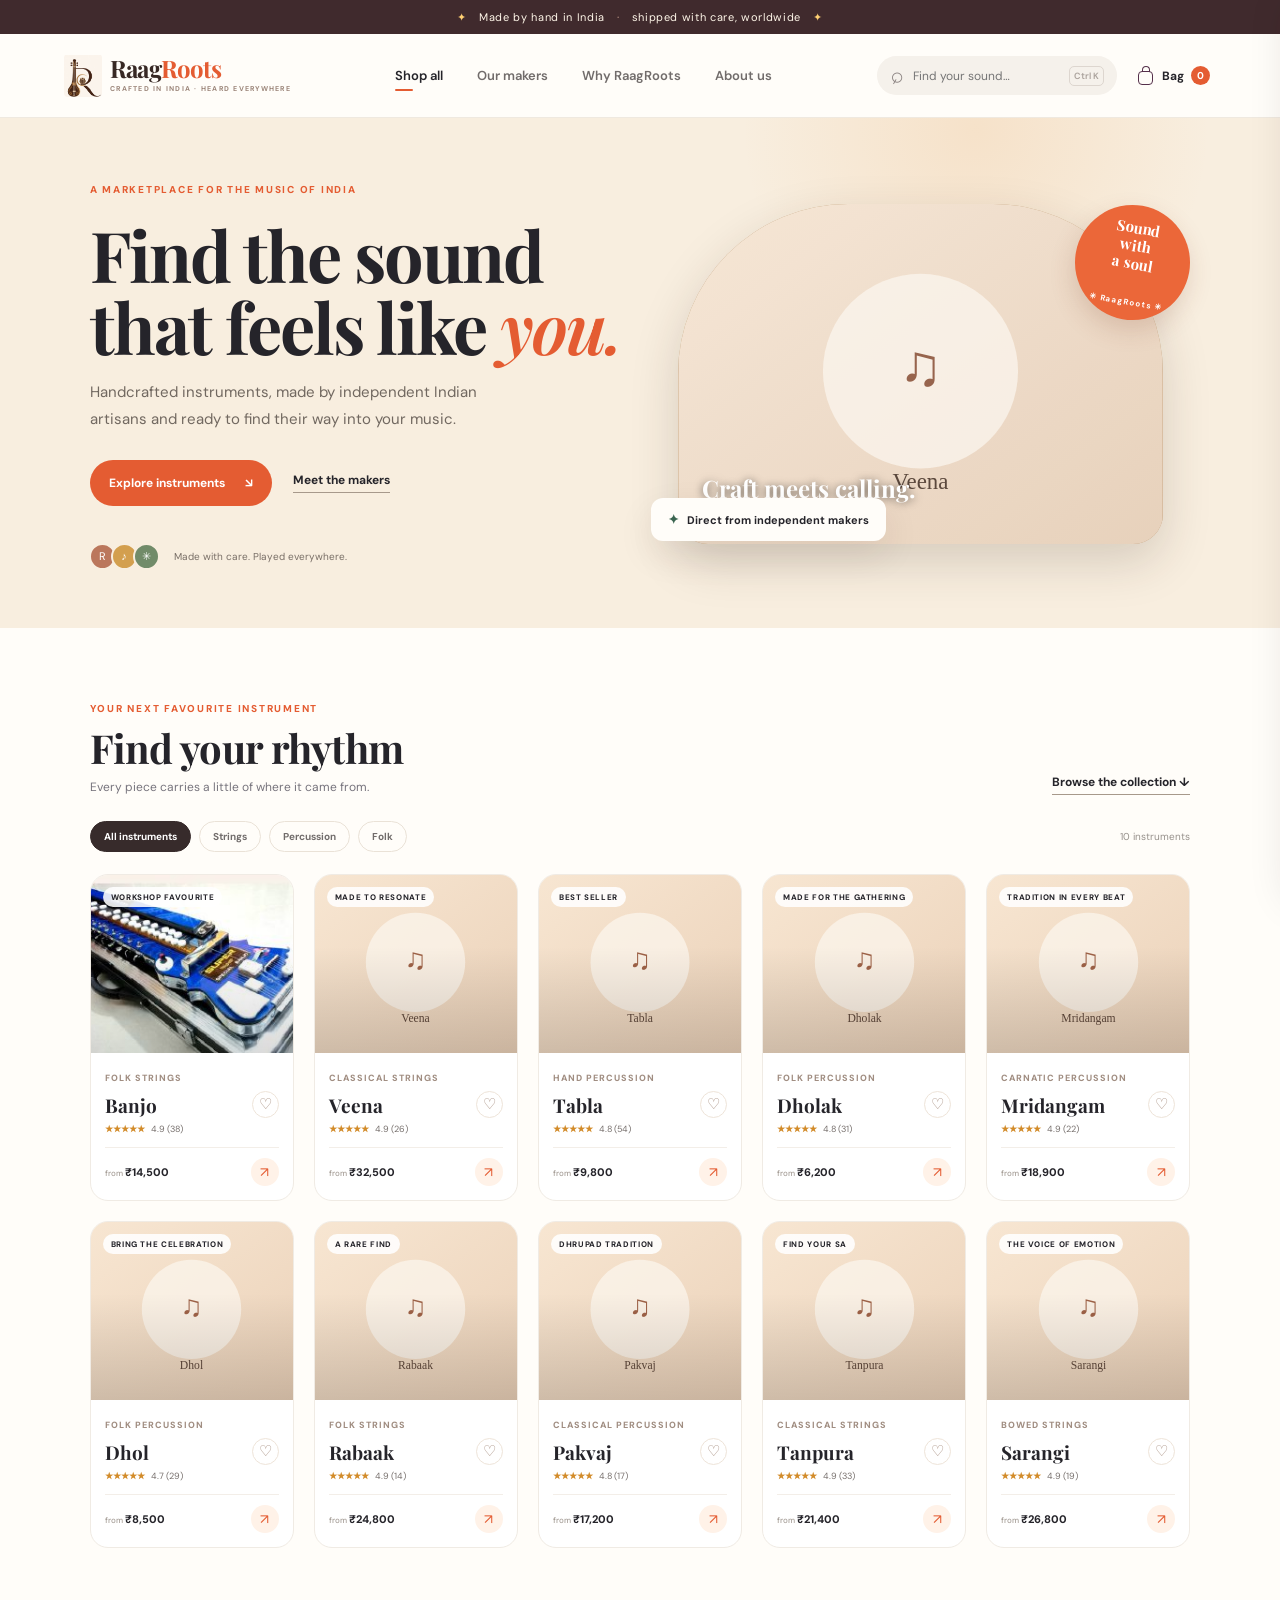
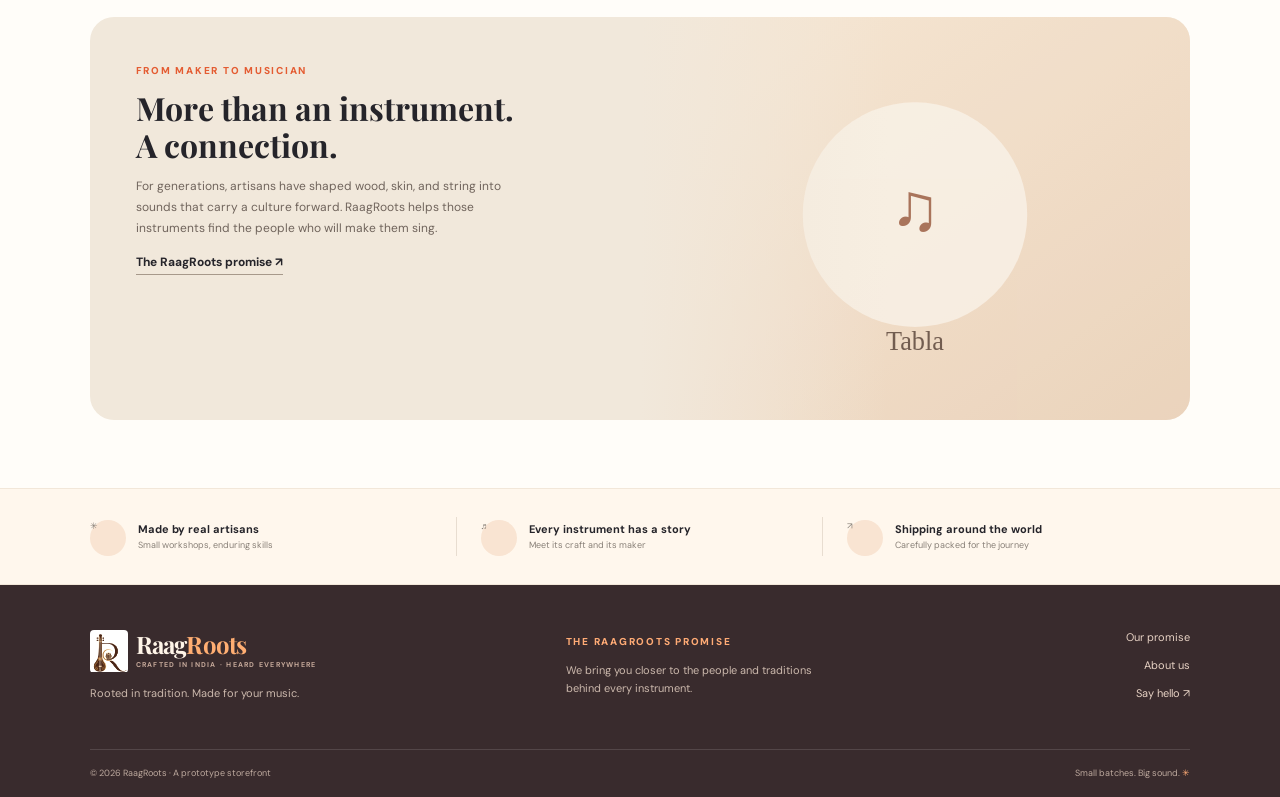
==== commit e8dfa832: "Add About Us navigation link" ====
--- a/index.html
+++ b/index.html
@@ -23,6 +23,7 @@
       <a href="./" class="nav-link active">Shop all</a>
       <a href="#story" class="nav-link">Our makers</a>
       <a href="#promise" class="nav-link">Why RaagRoots</a>
+      <a href="./about.html" class="nav-link">About us</a>
     </nav>
     <div class="header-actions">
       <label class="search-box" for="catalog-search"><span aria-hidden="true">⌕</span><input id="catalog-search" type="search" placeholder="Find your sound…" autocomplete="off" /><kbd>Ctrl K</kbd></label>
@@ -37,7 +38,7 @@
     <div class="footer-top">
       <div class="footer-brand"><a class="brand brand-footer" href="./"><span class="brand-symbol" aria-hidden="true"></span><span class="brand-word">Raag<span>Roots</span><small>CRAFTED IN INDIA · HEARD EVERYWHERE</small></span></a><p>Rooted in tradition. Made for your music.</p></div>
       <div class="footer-note"><span class="eyebrow">THE RaagRoots PROMISE</span><p>We bring you closer to the people and traditions behind every instrument.</p></div>
-      <div class="footer-links"><a href="#promise">Our promise</a><a href="mailto:hello@RaagRoots.example">Say hello ↗</a></div>
+      <div class="footer-links"><a href="#promise">Our promise</a><a href="./about.html">About us</a><a href="mailto:hello@RaagRoots.example">Say hello ↗</a></div>
     </div>
     <div class="footer-bottom"><span>© 2026 RaagRoots · A prototype storefront</span><span>Small batches. Big sound. <span class="footer-star">✳</span></span></div>
   </footer>
